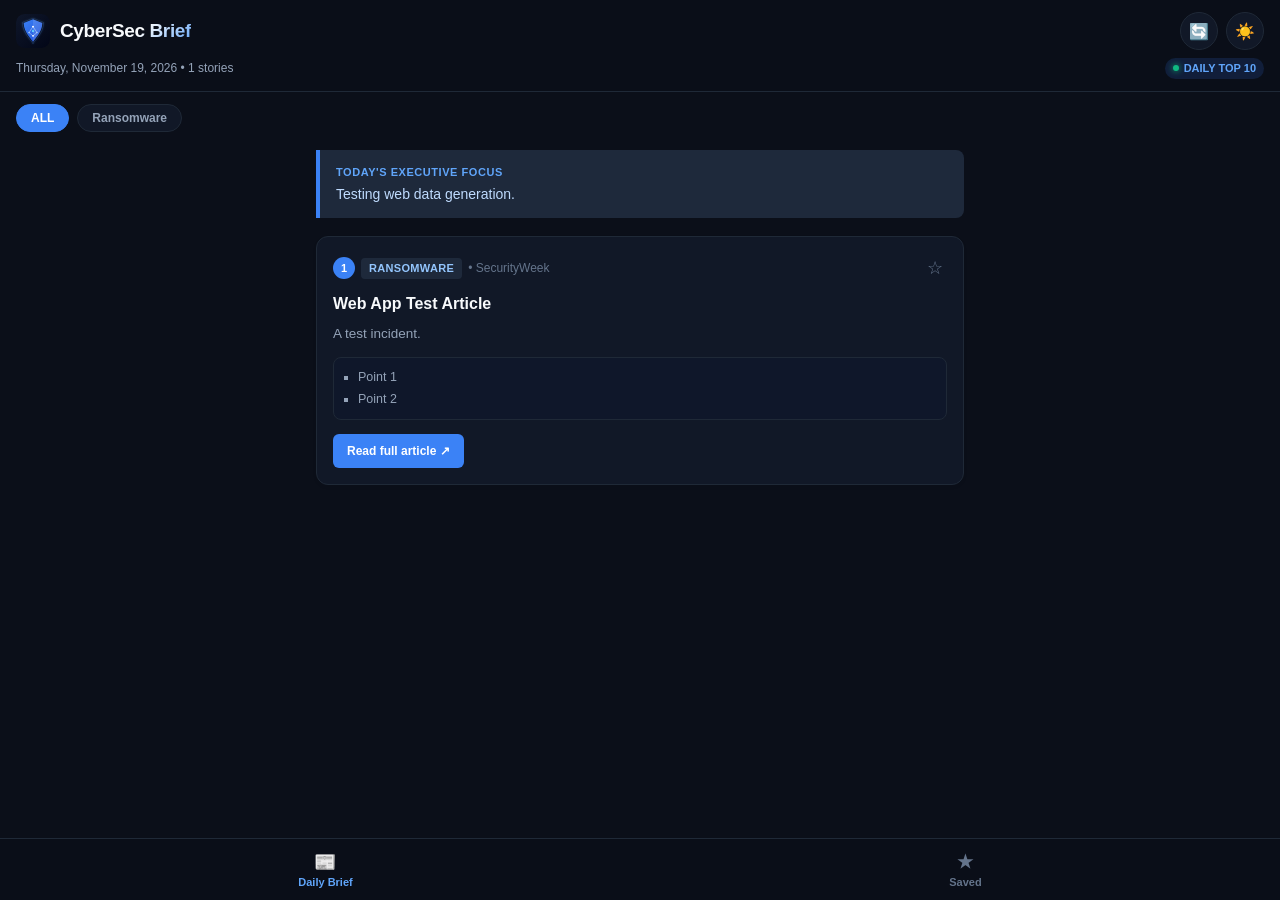
==== docs/index.html @ a0fdaeb3 "feat(pwa): add Android Progressive Web App with offline support and GitHub Pages deployment" ====
<!DOCTYPE html>
<html lang="en" data-theme="dark">
<head>
  <meta charset="UTF-8">
  <meta name="viewport" content="width=device-width, initial-scale=1.0, maximum-scale=1.0, user-scalable=no, viewport-fit=cover">
  <title>CyberSec Brief</title>
  
  <!-- PWA & Mobile Metadata -->
  <link rel="manifest" href="./manifest.json">
  <meta name="theme-color" content="#0f172a">
  <meta name="mobile-web-app-capable" content="yes">
  <meta name="apple-mobile-web-app-status-bar-style" content="black-translucent">
  <meta name="apple-mobile-web-app-title" content="CyberSec">
  <link rel="apple-touch-icon" href="./icons/icon.svg">
  <link rel="icon" type="image/svg+xml" href="./icons/icon.svg">

  <link rel="stylesheet" href="./style.css">
</head>
<body>

  <!-- Sticky Header -->
  <header class="app-header">
    <div class="header-top">
      <div class="brand-wrapper">
        <img src="./icons/icon.svg" alt="CyberSec Logo" class="app-icon">
        <h1 class="brand-title">CyberSec Brief</h1>
      </div>
      <div class="header-actions">
        <button id="refreshBtn" class="icon-btn" title="Refresh Feed">🔄</button>
        <button id="themeToggleBtn" class="icon-btn" title="Toggle Theme">☀️</button>
      </div>
    </div>
    <div class="meta-bar">
      <span id="dateLabel">Loading edition...</span>
      <span class="live-pill">
        <span class="live-dot"></span> DAILY TOP 10
      </span>
    </div>
  </header>

  <div id="pullStatus" class="pull-status">Updating...</div>

  <!-- Category Filter Chips -->
  <nav id="filterBar" class="filter-bar" aria-label="Category filters"></nav>

  <!-- Main Feed Container -->
  <main class="container">
    <!-- Today's Focus Banner -->
    <section id="focusBanner" class="focus-banner" style="display: none;">
      <div class="focus-tag">Today's Executive Focus</div>
      <p id="focusText" class="focus-text"></p>
    </section>

    <!-- News List -->
    <div id="feedList" class="feed-list"></div>

    <!-- Empty State -->
    <div id="emptyState" class="empty-state" style="display: none;">
      <div class="empty-icon">🛡️</div>
      <p>No articles to display.</p>
    </div>
  </main>

  <!-- Bottom Navigation Bar -->
  <nav class="bottom-nav">
    <button id="navFeed" class="nav-item active">
      <span class="nav-icon">📰</span>
      <span>Daily Brief</span>
    </button>
    <button id="navBookmarks" class="nav-item">
      <span class="nav-icon">★</span>
      <span>Saved</span>
    </button>
  </nav>

  <script src="./app.js"></script>
</body>
</html>
---- docs/style.css ----
:root {
  --font-family: -apple-system, BlinkMacSystemFont, "Segoe UI", Roboto, Helvetica, Arial, sans-serif;
  
  /* Dark Theme (Default) */
  --bg-color: #0b0f19;
  --surface-color: #111827;
  --surface-border: #1f2937;
  --surface-hover: #1e293b;
  --text-main: #f8fafc;
  --text-muted: #94a3b8;
  --text-dim: #64748b;
  --accent-primary: #3b82f6;
  --accent-light: #60a5fa;
  --accent-glow: rgba(59, 130, 246, 0.15);
  --banner-bg: #1e293b;
  --banner-border: #3b82f6;
  --banner-text: #bfdbfe;
  --card-keypoints-bg: #0f172a;
  --header-bg: rgba(11, 15, 25, 0.85);
  --badge-bg: #1e293b;
  --badge-text: #93c5fd;
  --saved-active: #ef4444;
}

[data-theme="light"] {
  --bg-color: #f1f5f9;
  --surface-color: #ffffff;
  --surface-border: #e2e8f0;
  --surface-hover: #f8fafc;
  --text-main: #0f172a;
  --text-muted: #475569;
  --text-dim: #94a3b8;
  --accent-primary: #2563eb;
  --accent-light: #3b82f6;
  --accent-glow: rgba(37, 99, 235, 0.08);
  --banner-bg: #eff6ff;
  --banner-border: #2563eb;
  --banner-text: #1e3a8a;
  --card-keypoints-bg: #f8fafc;
  --header-bg: rgba(241, 245, 249, 0.9);
  --badge-bg: #dbeafe;
  --badge-text: #1d4ed8;
  --saved-active: #dc2626;
}

* {
  box-sizing: border-box;
  margin: 0;
  padding: 0;
  -webkit-tap-highlight-color: transparent;
}

body {
  font-family: var(--font-family);
  background-color: var(--bg-color);
  color: var(--text-main);
  line-height: 1.5;
  padding-bottom: 80px;
  overflow-x: hidden;
  transition: background-color 0.25s ease, color 0.25s ease;
}

/* App Header */
.app-header {
  position: sticky;
  top: 0;
  z-index: 100;
  background-color: var(--header-bg);
  backdrop-filter: blur(12px);
  -webkit-backdrop-filter: blur(12px);
  border-bottom: 1px solid var(--surface-border);
  padding: 12px 16px;
}

.header-top {
  display: flex;
  align-items: center;
  justify-content: space-between;
}

.brand-wrapper {
  display: flex;
  align-items: center;
  gap: 10px;
}

.app-icon {
  width: 34px;
  height: 34px;
  border-radius: 8px;
}

.brand-title {
  font-size: 19px;
  font-weight: 800;
  letter-spacing: -0.02em;
  background: linear-gradient(135deg, var(--text-main) 60%, var(--accent-light));
  -webkit-background-clip: text;
  -webkit-text-fill-color: transparent;
}

.header-actions {
  display: flex;
  align-items: center;
  gap: 8px;
}

.icon-btn {
  background: none;
  border: 1px solid var(--surface-border);
  background-color: var(--surface-color);
  color: var(--text-muted);
  width: 38px;
  height: 38px;
  border-radius: 50%;
  display: flex;
  align-items: center;
  justify-content: center;
  cursor: pointer;
  font-size: 16px;
  transition: all 0.2s ease;
}

.icon-btn:hover, .icon-btn:active {
  background-color: var(--surface-hover);
  color: var(--text-main);
  border-color: var(--accent-primary);
}

.meta-bar {
  display: flex;
  align-items: center;
  justify-content: space-between;
  margin-top: 8px;
  font-size: 12px;
  color: var(--text-muted);
}

.live-pill {
  display: inline-flex;
  align-items: center;
  gap: 5px;
  font-size: 11px;
  color: var(--accent-light);
  background-color: var(--accent-glow);
  padding: 2px 8px;
  border-radius: 999px;
  font-weight: 600;
}

.live-dot {
  width: 6px;
  height: 6px;
  background-color: #10b981;
  border-radius: 50%;
  box-shadow: 0 0 6px #10b981;
}

/* Category Filter Bar */
.filter-bar {
  display: flex;
  gap: 8px;
  overflow-x: auto;
  padding: 12px 16px 8px 16px;
  scrollbar-width: none;
}
.filter-bar::-webkit-scrollbar {
  display: none;
}

.chip-btn {
  background-color: var(--surface-color);
  border: 1px solid var(--surface-border);
  color: var(--text-muted);
  font-size: 12px;
  font-weight: 600;
  padding: 6px 14px;
  border-radius: 999px;
  white-space: nowrap;
  cursor: pointer;
  transition: all 0.2s;
}

.chip-btn.active {
  background-color: var(--accent-primary);
  border-color: var(--accent-primary);
  color: #ffffff;
}

/* Main Container */
.container {
  max-width: 680px;
  margin: 0 auto;
  padding: 0 16px;
}

/* Daily Focus Banner */
.focus-banner {
  background-color: var(--banner-bg);
  border-left: 4px solid var(--banner-border);
  border-radius: 0 8px 8px 0;
  padding: 14px 16px;
  margin-top: 10px;
  margin-bottom: 18px;
}

.focus-tag {
  font-size: 11px;
  font-weight: 800;
  text-transform: uppercase;
  letter-spacing: 0.05em;
  color: var(--accent-light);
  margin-bottom: 4px;
}

.focus-text {
  font-size: 14px;
  font-weight: 500;
  color: var(--banner-text);
  line-height: 1.45;
}

/* Feed List & Cards */
.feed-list {
  display: flex;
  flex-direction: column;
  gap: 16px;
}

.news-card {
  background-color: var(--surface-color);
  border: 1px solid var(--surface-border);
  border-radius: 12px;
  padding: 16px;
  box-shadow: 0 2px 4px rgba(0, 0, 0, 0.04);
  transition: transform 0.15s ease, border-color 0.2s;
}

.card-top {
  display: flex;
  align-items: center;
  justify-content: space-between;
  margin-bottom: 10px;
}

.card-tags {
  display: flex;
  align-items: center;
  gap: 6px;
  flex-wrap: wrap;
}

.rank-badge {
  display: inline-flex;
  align-items: center;
  justify-content: center;
  width: 22px;
  height: 22px;
  background-color: var(--accent-primary);
  color: #ffffff;
  font-size: 11px;
  font-weight: 800;
  border-radius: 50%;
}

.category-badge {
  font-size: 11px;
  font-weight: 700;
  background-color: var(--badge-bg);
  color: var(--badge-text);
  padding: 2px 8px;
  border-radius: 4px;
  text-transform: uppercase;
  letter-spacing: 0.03em;
}

.source-label {
  font-size: 12px;
  color: var(--text-dim);
  font-weight: 500;
}

.bookmark-btn {
  background: none;
  border: none;
  color: var(--text-dim);
  font-size: 18px;
  cursor: pointer;
  padding: 4px;
  transition: color 0.15s, transform 0.15s;
}

.bookmark-btn.saved {
  color: var(--saved-active);
  transform: scale(1.1);
}

.news-title {
  font-size: 16px;
  font-weight: 700;
  line-height: 1.4;
  margin-bottom: 8px;
}

.news-title a {
  color: var(--text-main);
  text-decoration: none;
}

.news-title a:hover {
  color: var(--accent-light);
  text-decoration: underline;
}

.news-summary {
  font-size: 13.5px;
  color: var(--text-muted);
  line-height: 1.55;
  margin-bottom: 12px;
}

.key-points-box {
  background-color: var(--card-keypoints-bg);
  border: 1px solid var(--surface-border);
  border-radius: 8px;
  padding: 10px 12px 10px 24px;
  margin-bottom: 14px;
}

.key-points-box ul {
  list-style-type: square;
}

.key-points-box li {
  font-size: 12.5px;
  color: var(--text-muted);
  margin-bottom: 4px;
}

.key-points-box li:last-child {
  margin-bottom: 0;
}

.card-actions {
  display: flex;
  align-items: center;
  justify-content: space-between;
  margin-top: 6px;
}

.read-btn {
  display: inline-flex;
  align-items: center;
  gap: 5px;
  background-color: var(--accent-primary);
  color: #ffffff;
  font-size: 12px;
  font-weight: 600;
  padding: 8px 14px;
  border-radius: 6px;
  text-decoration: none;
  transition: background-color 0.2s;
}

.read-btn:hover {
  background-color: var(--accent-light);
}

/* Empty State */
.empty-state {
  text-align: center;
  padding: 48px 16px;
  color: var(--text-muted);
}

.empty-icon {
  font-size: 40px;
  margin-bottom: 12px;
}

/* Bottom Navigation Bar (Android style) */
.bottom-nav {
  position: fixed;
  bottom: 0;
  left: 0;
  right: 0;
  background-color: var(--header-bg);
  backdrop-filter: blur(14px);
  -webkit-backdrop-filter: blur(14px);
  border-top: 1px solid var(--surface-border);
  display: flex;
  justify-content: space-around;
  padding: 8px 0;
  z-index: 100;
}

.nav-item {
  display: flex;
  flex-direction: column;
  align-items: center;
  gap: 3px;
  background: none;
  border: none;
  color: var(--text-dim);
  font-size: 11px;
  font-weight: 600;
  cursor: pointer;
  padding: 4px 16px;
  transition: color 0.2s;
}

.nav-item .nav-icon {
  font-size: 18px;
}

.nav-item.active {
  color: var(--accent-light);
}

/* Pull to refresh visual feedback */
.pull-status {
  text-align: center;
  font-size: 12px;
  color: var(--text-dim);
  padding: 6px 0;
  display: none;
}
.pull-status.show {
  display: block;
}
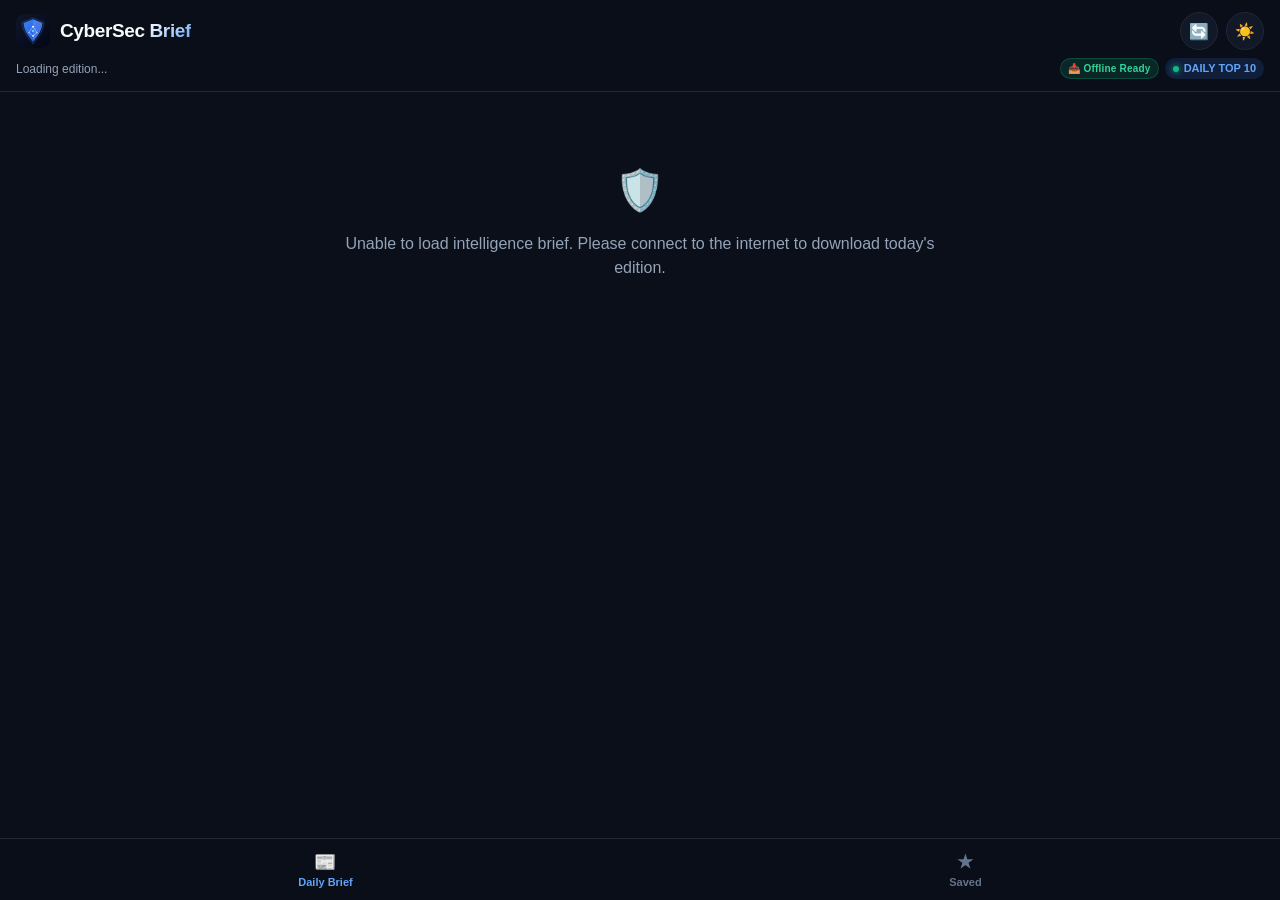
==== commit 23a4e7c7: "feat: schedule daily scan at 8:00 AM CET and enable background offline caching" ====
--- a/docs/index.html
+++ b/docs/index.html
@@ -32,9 +32,12 @@
     </div>
     <div class="meta-bar">
       <span id="dateLabel">Loading edition...</span>
-      <span class="live-pill">
-        <span class="live-dot"></span> DAILY TOP 10
-      </span>
+      <div class="meta-badges">
+        <span id="offlineStatus" class="offline-pill online">📥 Offline Ready</span>
+        <span class="live-pill">
+          <span class="live-dot"></span> DAILY TOP 10
+        </span>
+      </div>
     </div>
   </header>
 
--- a/docs/style.css
+++ b/docs/style.css
@@ -136,6 +136,35 @@
   color: var(--text-muted);
 }
 
+.meta-badges {
+  display: flex;
+  align-items: center;
+  gap: 6px;
+}
+
+.offline-pill {
+  display: inline-flex;
+  align-items: center;
+  gap: 4px;
+  font-size: 10px;
+  font-weight: 600;
+  padding: 2px 7px;
+  border-radius: 999px;
+  letter-spacing: 0.02em;
+}
+
+.offline-pill.online {
+  background-color: rgba(16, 185, 129, 0.15);
+  color: #34d399;
+  border: 1px solid rgba(16, 185, 129, 0.25);
+}
+
+.offline-pill.offline {
+  background-color: rgba(245, 158, 11, 0.15);
+  color: #fbbf24;
+  border: 1px solid rgba(245, 158, 11, 0.3);
+}
+
 .live-pill {
   display: inline-flex;
   align-items: center;
